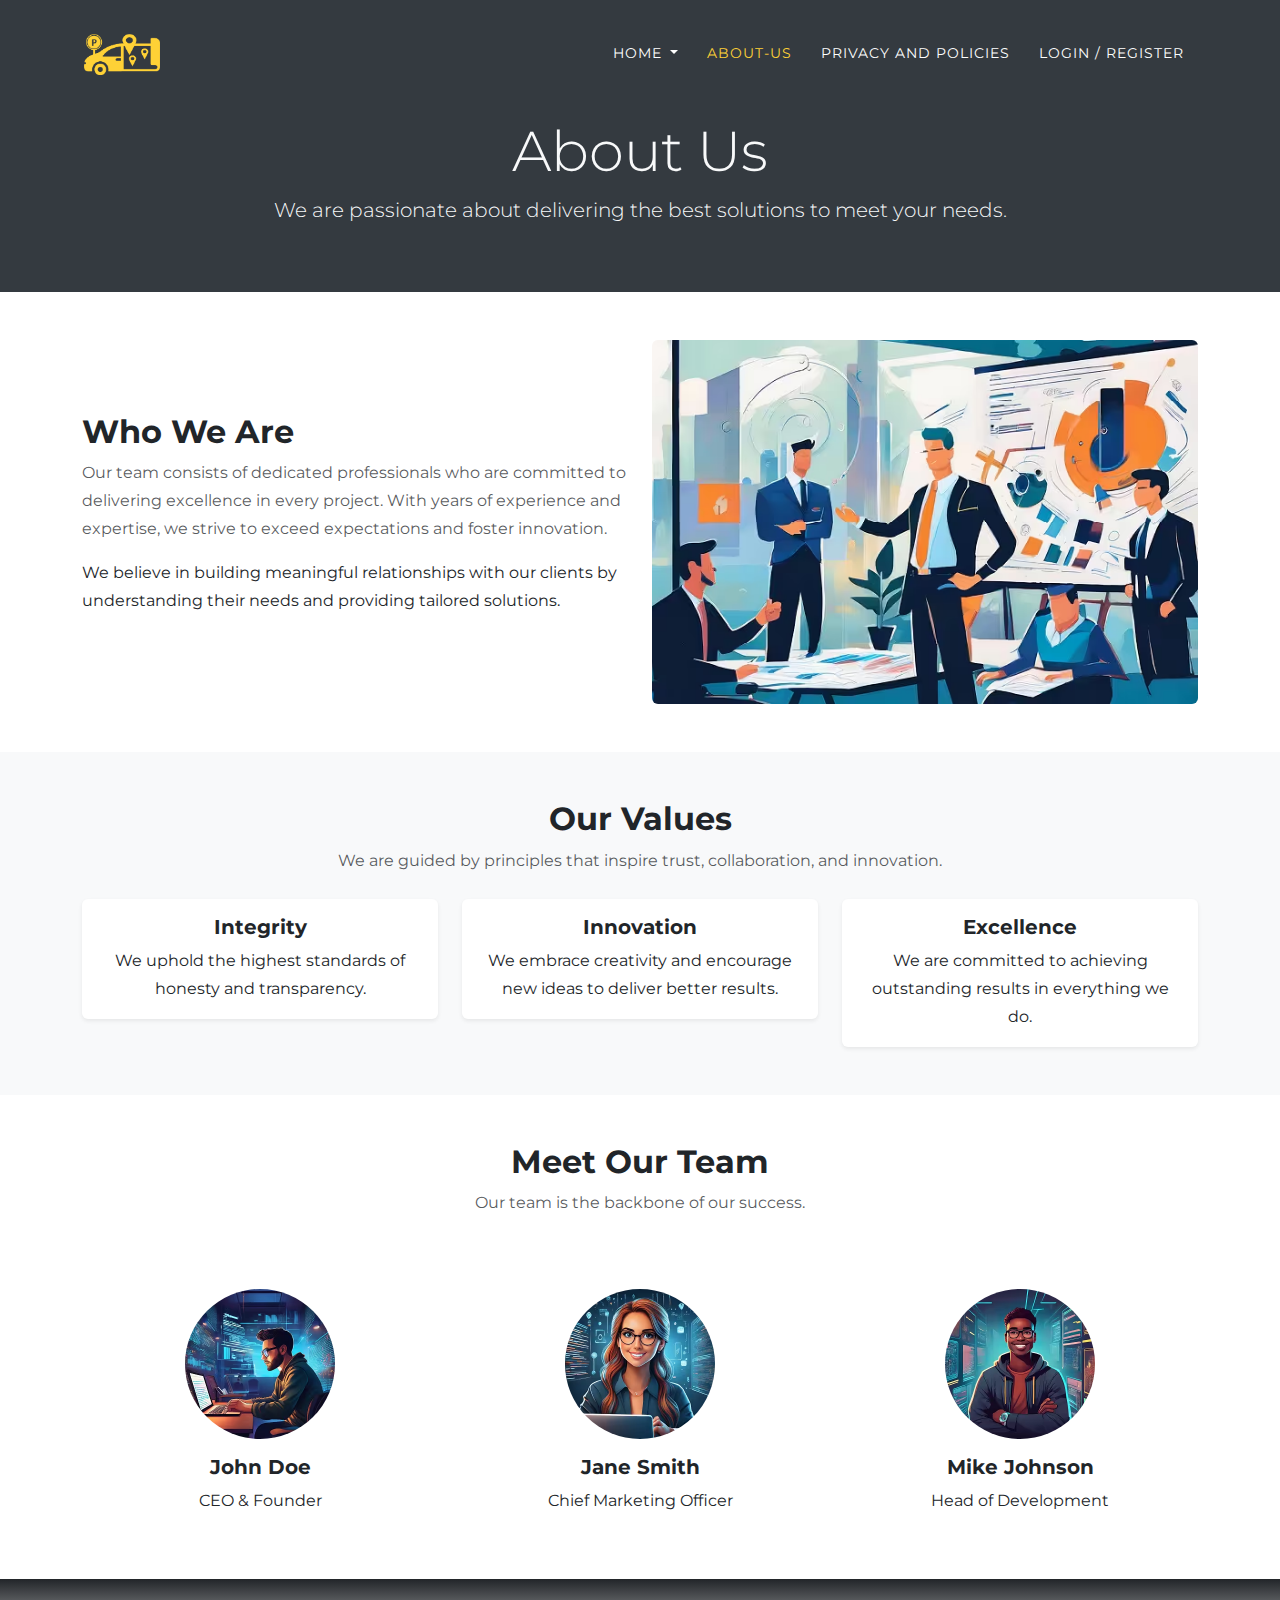
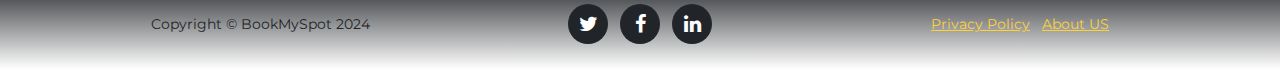
==== about-us.html @ 6a7b766e "about us page updated images" ====
<!DOCTYPE html>
<html data-bs-theme="light" lang="en">

<head>
    <meta charset="utf-8">
    <meta name="viewport" content="width=device-width, initial-scale=1.0, shrink-to-fit=no">
    <title>BookMySpot | Home</title>
    <link rel="stylesheet" href="assets/bootstrap/css/bootstrap.min.css">
    <link rel="stylesheet" href="https://fonts.googleapis.com/css?family=Montserrat:400,700&amp;display=swap">
    <link rel="stylesheet" href="https://fonts.googleapis.com/css?family=Kaushan+Script&amp;display=swap">
    <link rel="stylesheet" href="assets/fonts/fontawesome-all.min.css">
    <link rel="stylesheet" href="assets/fonts/font-awesome.min.css">
    <link rel="stylesheet" href="assets/fonts/fontawesome5-overrides.min.css">
    <link rel="stylesheet" href="assets/css/bs-theme-overrides.css">
    <link rel="stylesheet" href="assets/css/style.css">
</head>

<body id="about-page-body" data-bs-spy="scroll" data-bs-target="#mainNav" data-bs-offset="54">

    <!-- //_____________________________________ Navbar _____________________________________// -->
    <nav class="navbar navbar-expand-lg fixed-top bg-dark navbar-dark" id="mainNav">
        <div class="container">
            <a class="navbar-brand" href="index.html">
                <img src="assets/img/logo2.png" alt="site logo" style="padding-bottom: 0px; height: 45px;">
            </a>
            <button data-bs-toggle="collapse" data-bs-target="#navbarResponsive" class="navbar-toggler" type="button"
                aria-controls="navbarResponsive" aria-expanded="false" aria-label="Toggle navigation">
                <i class="fa fa-bars"></i>
            </button>
            <div class="collapse navbar-collapse" id="navbarResponsive">
                <ul class="navbar-nav ms-auto text-uppercase">
                    <!-- Home dropdown -->
                    <li class="nav-item dropdown">
                        <a class="nav-link dropdown-toggle" href="#" id="homeDropdown" role="button"
                            data-bs-toggle="dropdown" aria-expanded="false">
                            Home
                        </a>
                        <ul class="dropdown-menu" aria-labelledby="homeDropdown">
                            <li><a class="dropdown-item" href="index.html#features">Features</a></li>
                            <li><a class="dropdown-item" href="index.html#how-to-use">How It Works?</a></li>
                            <li><a class="dropdown-item" href="index.html#testimonials">Testimonials</a></li>
                            <li><a class="dropdown-item" href="index.html#team">Team</a></li>
                            <li><a class="dropdown-item" href="index.html#contact">Contact</a></li>
                        </ul>
                    </li>
                    <!-- Other nav items -->
                    <li class="nav-item"><a class="nav-link" href="about-us.html">About-us</a></li>
                    <li class="nav-item"><a class="nav-link" href="privacy.html">Privacy and Policies</a></li>
                    <li class="nav-item"><a class="nav-link" href="login_register.html">Login / Register</a></li>
                </ul>
            </div>
        </div>
    </nav>


    <!--_____________________________________ About Us Page Body _____________________________________-->
    <!-- Hero Section -->
    <section class="bg-dark text-light text-center py-5" style="margin-top: 70px;">
        <div class="container">
            <h1 class="display-4">About Us</h1>
            <p class="lead">We are passionate about delivering the best solutions to meet your needs.</p>
        </div>
    </section>

    <!-- About Section -->
    <section class="py-5">
        <div class="container">
            <div class="row align-items-center">
                <div class="col-md-6">
                    <h2>Who We Are</h2>
                    <p class="text-muted">Our team consists of dedicated professionals who are committed to delivering
                        excellence in every project. With years of experience and expertise, we strive to exceed
                        expectations and foster innovation.</p>
                    <p>We believe in building meaningful relationships with our clients by understanding their needs and
                        providing tailored solutions.</p>
                </div>
                <div class="col-md-6">
                    <img src="assets/img/about/about_1.avif" alt="About Us" class="img-fluid rounded">
                </div>
            </div>
        </div>
    </section>

    <!-- Our Values -->
    <section class="bg-light py-5">
        <div class="container text-center">
            <h2>Our Values</h2>
            <p class="text-muted mb-4">We are guided by principles that inspire trust, collaboration, and innovation.
            </p>
            <div class="row g-4">
                <div class="col-md-4">
                    <div class="card border-0 shadow-sm">
                        <div class="card-body">
                            <h5 class="card-title">Integrity</h5>
                            <p class="card-text">We uphold the highest standards of honesty and transparency.</p>
                        </div>
                    </div>
                </div>
                <div class="col-md-4">
                    <div class="card border-0 shadow-sm">
                        <div class="card-body">
                            <h5 class="card-title">Innovation</h5>
                            <p class="card-text">We embrace creativity and encourage new ideas to deliver better
                                results.</p>
                        </div>
                    </div>
                </div>
                <div class="col-md-4">
                    <div class="card border-0 shadow-sm">
                        <div class="card-body">
                            <h5 class="card-title">Excellence</h5>
                            <p class="card-text">We are committed to achieving outstanding results in everything we do.
                            </p>
                        </div>
                    </div>
                </div>
            </div>
        </div>
    </section>

    <!-- Team Section -->
    <section class="py-5">
        <div class="container text-center">
            <h2>Meet Our Team</h2>
            <p class="text-muted mb-5">Our team is the backbone of our success.</p>
            <div class="row g-4">
                <div class="col-md-4">
                    <div class="card border-0">
                        <img src="assets/img/about/pro-1.avif" alt="Team Member"
                            class="card-img-top rounded-circle mx-auto mt-4" style="width: 150px; height: 150px;">
                        <div class="card-body">
                            <h5 class="card-title">John Doe</h5>
                            <p class="card-text">CEO & Founder</p>
                        </div>
                    </div>
                </div>
                <div class="col-md-4">
                    <div class="card border-0">
                        <img src="assets/img/about/pro-2.avif" alt="Team Member"
                            class="card-img-top rounded-circle mx-auto mt-4" style="width: 150px; height: 150px;">
                        <div class="card-body">
                            <h5 class="card-title">Jane Smith</h5>
                            <p class="card-text">Chief Marketing Officer</p>
                        </div>
                    </div>
                </div>
                <div class="col-md-4">
                    <div class="card border-0">
                        <img src="assets/img/about/pro-3.avif" alt="Team Member"
                            class="card-img-top rounded-circle mx-auto mt-4" style="width: 150px; height: 150px;">
                        <div class="card-body">
                            <h5 class="card-title">Mike Johnson</h5>
                            <p class="card-text">Head of Development</p>
                        </div>
                    </div>
                </div>
            </div>
        </div>
    </section>

    <!-- //_____________________________________ Footer _____________________________________// -->

    <footer style="background: linear-gradient(#222529, white), var(--bs-primary);">
        <div class="container">
            <div class="row">
                <div class="col-md-4"><span class="copyright">Copyright&nbsp;© BookMySpot 2024</span></div>
                <div class="col-md-4">
                    <ul class="list-inline social-buttons">
                        <li class="list-inline-item"><a href="#"><i class="fa fa-twitter"></i></a></li>
                        <li class="list-inline-item"><a href="#"><i class="fa fa-facebook"></i></a></li>
                        <li class="list-inline-item"><a href="#"><i class="fa fa-linkedin"></i></a></li>
                    </ul>
                </div>
                <div class="col-md-4">
                    <ul class="list-inline quicklinks">
                        <li class="list-inline-item"><a href="privacy.html">Privacy Policy</a></li>
                        <li class="list-inline-item"><a href="about-us.html">About US</a></li>
                    </ul>
                </div>
            </div>
        </div>
    </footer>

    <script src="assets/bootstrap/js/bootstrap.min.js"></script>
    <script src="assets/js/agency.js"></script>
</body>

</html>
---- assets/fonts/fontawesome5-overrides.min.css ----
.fab.fa-bitcoin:before{content:"\f379"}.far.fa-calendar:before,.fas.fa-calendar:before{content:"\f133"}.far.fa-clipboard:before,.fas.fa-clipboard:before{content:"\f328"}.fab.fa-facebook-f:before{content:"\f39e"}.fab.fa-google-plus:before{content:"\f2b3"}.fas.fa-hotel:before{content:"\f594"}.fab.fa-linkedin:before{content:"\f08c"}.fas.fa-reply:before{content:"\f3e5"}.fas.fa-thermometer:before{content:"\f491"}.fab.fa-vimeo:before{content:"\f40a"}.far.fa-window-close:before,.fas.fa-window-close:before{content:"\f410"}.fab.fa-youtube-square:before{content:"\f431"}
---- assets/css/bs-theme-overrides.css ----
:root, [data-bs-theme=light] {
  --bs-primary: #fed136;
  --bs-primary-rgb: 254,209,54;
  --bs-primary-text-emphasis: #665416;
  --bs-primary-bg-subtle: #FFF6D7;
  --bs-primary-border-subtle: #FFEDAF;
  --bs-dark: #212529;
  --bs-dark-rgb: 33,37,41;
  --bs-dark-text-emphasis: #0D0F10;
  --bs-dark-bg-subtle: #D3D3D4;
  --bs-dark-border-subtle: #A6A8A9;
}

.btn-primary {
  --bs-btn-color: #000000;
  --bs-btn-bg: #fed136;
  --bs-btn-border-color: #fed136;
  --bs-btn-hover-color: #000000;
  --bs-btn-hover-bg: #FED854;
  --bs-btn-hover-border-color: #FED64A;
  --bs-btn-focus-shadow-rgb: 38,31,8;
  --bs-btn-active-color: #000000;
  --bs-btn-active-bg: #FEDA5E;
  --bs-btn-active-border-color: #FED64A;
  --bs-btn-disabled-color: #000000;
  --bs-btn-disabled-bg: #fed136;
  --bs-btn-disabled-border-color: #fed136;
}

.btn-outline-primary {
  --bs-btn-color: #fed136;
  --bs-btn-border-color: #fed136;
  --bs-btn-focus-shadow-rgb: 254,209,54;
  --bs-btn-hover-color: #000000;
  --bs-btn-hover-bg: #fed136;
  --bs-btn-hover-border-color: #fed136;
  --bs-btn-active-color: #000000;
  --bs-btn-active-bg: #fed136;
  --bs-btn-active-border-color: #fed136;
  --bs-btn-disabled-color: #fed136;
  --bs-btn-disabled-bg: transparent;
  --bs-btn-disabled-border-color: #fed136;
}

.btn-dark {
  --bs-btn-color: #fff;
  --bs-btn-bg: #212529;
  --bs-btn-border-color: #212529;
  --bs-btn-hover-color: #fff;
  --bs-btn-hover-bg: #1C1F23;
  --bs-btn-hover-border-color: #1A1E21;
  --bs-btn-focus-shadow-rgb: 222,222,223;
  --bs-btn-active-color: #fff;
  --bs-btn-active-bg: #1A1E21;
  --bs-btn-active-border-color: #191C1F;
  --bs-btn-disabled-color: #fff;
  --bs-btn-disabled-bg: #212529;
  --bs-btn-disabled-border-color: #212529;
}

.btn-outline-dark {
  --bs-btn-color: #212529;
  --bs-btn-border-color: #212529;
  --bs-btn-focus-shadow-rgb: 33,37,41;
  --bs-btn-hover-color: #fff;
  --bs-btn-hover-bg: #212529;
  --bs-btn-hover-border-color: #212529;
  --bs-btn-active-color: #fff;
  --bs-btn-active-bg: #212529;
  --bs-btn-active-border-color: #212529;
  --bs-btn-disabled-color: #212529;
  --bs-btn-disabled-bg: transparent;
  --bs-btn-disabled-border-color: #212529;
}
---- assets/css/style.css ----
/*--------------- global styles ---------------*/

@media (min-width: 768px) {
  section {
      padding: 75px 0;
  }
}

/*--------------- Hero search input styles ---------------*/
#hero-search {
  background-color: rgba(0,0,0,.7);
  border-radius: 5px;
}

#hero-search::placeholder {
  color: var(--bs-primary-bg-subtle);
}

div#hero-search-container {
  justify-content: center !important;
  display: flex;
}


@media only screen and (max-width: 992px) {
  form#hero-search-form {
    width: 100%;
  }
}

@media only screen and (min-width: 992px) {
  form#hero-search-form {
    width: 50%;
  }
}


/*--------------- How Does It Work ---------------*/

.timeline>li {
  min-height: 150px;
}


.timeline>li .timeline-image {
  background-color: #000;
  max-width: 100%;
  max-height: 100%;
  display: flex;
  justify-content: center;
  align-items: center;
  top: 0 !important;
}


.timeline>li .timeline-image img.img-fluid {
  height: 100px;
  width: 100px;
}

@media only screen and (max-width: 992px) {
  .timeline>li .timeline-image img.img-fluid {
    height: 50px;
    width: 50px;
  }
  .timeline>li .timeline-image {
    top: 50px !important;
  }
}

@media only screen and (max-width: 768px) {
  .timeline>li .timeline-image {
    top: 25px !important;
  }
}

#how-to-use > div > div:nth-child(2) > div > ul > li:nth-child(5) > div > h4 {
  color: #fed136;
  display: flex;
  justify-content: center;
  align-items: center;
  margin-top: 0;
}

/*--------------- Team Section ---------------*/
section#team {
  padding: 150px 0 150px 0;
}

@media only screen and (max-width: 575px) {
  section#team {
    padding: 50px 0 50px 0;
  }
}

/*--------------- Login page background gif animation ---------------*/
body#login-page-body {
  background-image: url(https://i.pinimg.com/originals/01/a0/c3/01a0c3ccfbad7b1a116c020cfc669352.gif);
  background-size: cover;
  min-height: 100vh;
}
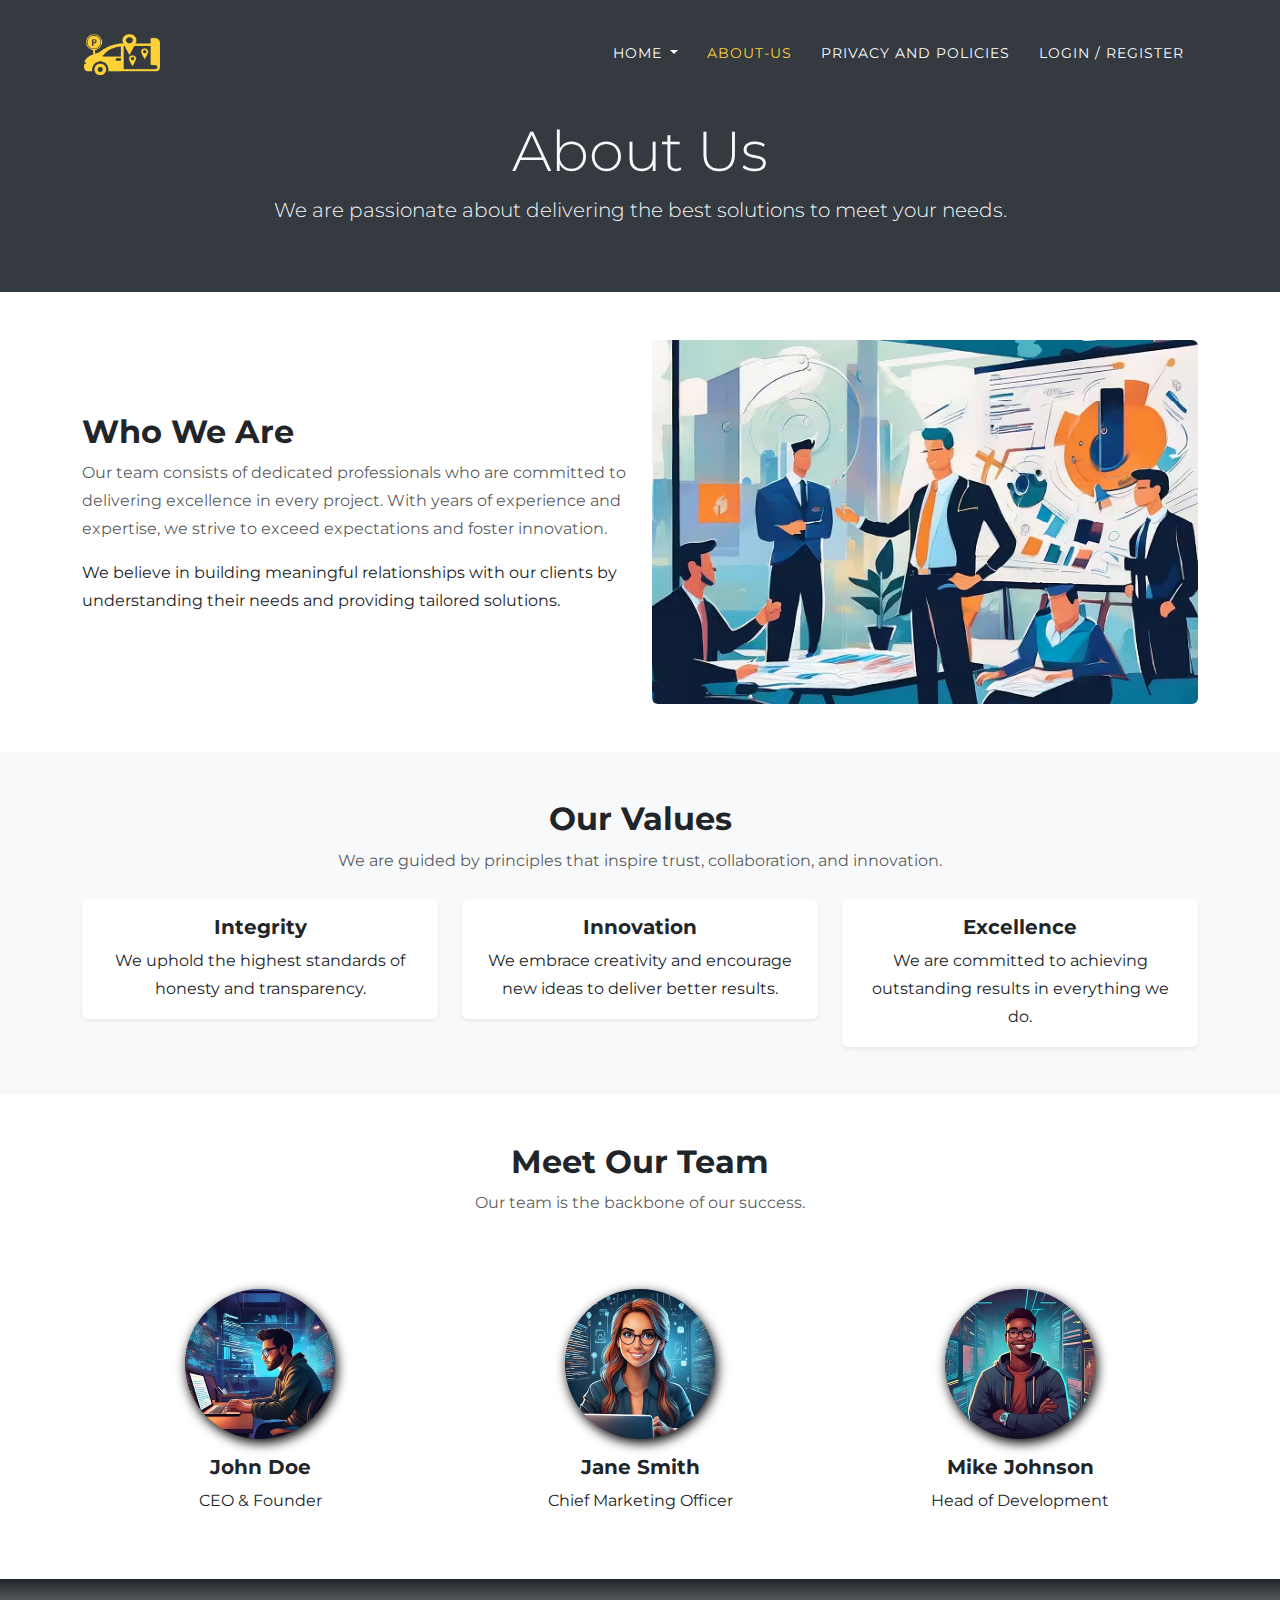
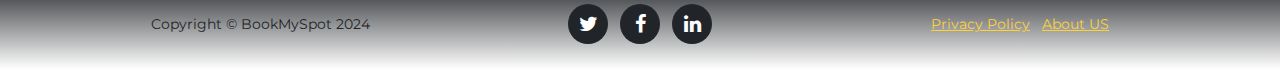
==== commit df3328e1: "about us - more css" ====
--- a/about-us.html
+++ b/about-us.html
@@ -124,32 +124,39 @@
             <h2>Meet Our Team</h2>
             <p class="text-muted mb-5">Our team is the backbone of our success.</p>
             <div class="row g-4">
+                <!-- Team Member 1 -->
                 <div class="col-md-4">
                     <div class="card border-0">
                         <img src="assets/img/about/pro-1.avif" alt="Team Member"
-                            class="card-img-top rounded-circle mx-auto mt-4" style="width: 150px; height: 150px;">
-                        <div class="card-body">
-                            <h5 class="card-title">John Doe</h5>
+                            class="card-img-top rounded-circle mx-auto mt-4" style="width: 150px; height: 150px;"
+                            data-bs-toggle="modal" data-bs-target="#teamMember1">
+                        <div class="card-body">
+                            <h5 class="card-title" data-bs-toggle="modal" data-bs-target="#teamMember1">John Doe</h5>
                             <p class="card-text">CEO & Founder</p>
                         </div>
                     </div>
                 </div>
+                <!-- Team Member 2 -->
                 <div class="col-md-4">
                     <div class="card border-0">
                         <img src="assets/img/about/pro-2.avif" alt="Team Member"
-                            class="card-img-top rounded-circle mx-auto mt-4" style="width: 150px; height: 150px;">
-                        <div class="card-body">
-                            <h5 class="card-title">Jane Smith</h5>
+                            class="card-img-top rounded-circle mx-auto mt-4" style="width: 150px; height: 150px;"
+                            data-bs-toggle="modal" data-bs-target="#teamMember2">
+                        <div class="card-body">
+                            <h5 class="card-title" data-bs-toggle="modal" data-bs-target="#teamMember2">Jane Smith</h5>
                             <p class="card-text">Chief Marketing Officer</p>
                         </div>
                     </div>
                 </div>
+                <!-- Team Member 3 -->
                 <div class="col-md-4">
                     <div class="card border-0">
                         <img src="assets/img/about/pro-3.avif" alt="Team Member"
-                            class="card-img-top rounded-circle mx-auto mt-4" style="width: 150px; height: 150px;">
-                        <div class="card-body">
-                            <h5 class="card-title">Mike Johnson</h5>
+                            class="card-img-top rounded-circle mx-auto mt-4" style="width: 150px; height: 150px;"
+                            data-bs-toggle="modal" data-bs-target="#teamMember3">
+                        <div class="card-body">
+                            <h5 class="card-title" data-bs-toggle="modal" data-bs-target="#teamMember3">Mike Johnson
+                            </h5>
                             <p class="card-text">Head of Development</p>
                         </div>
                     </div>
@@ -157,6 +164,65 @@
             </div>
         </div>
     </section>
+
+    <!-- Modals for Team Members -->
+    <!-- Team Member 1 Modal -->
+    <div class="modal fade" id="teamMember1" tabindex="-1" aria-labelledby="teamMember1Label" aria-hidden="true">
+        <div class="modal-dialog modal-dialog-centered">
+            <div class="modal-content">
+                <div class="modal-header">
+                    <h5 class="modal-title" id="teamMember1Label">John Doe</h5>
+                    <button type="button" class="btn-close" data-bs-dismiss="modal" aria-label="Close"></button>
+                </div>
+                <div class="modal-body">
+                    <p>John Doe is the visionary behind BookMySpot. With over 15 years of experience in tech startups,
+                        he leads the team with passion and innovation.</p>
+                    <p><strong>Email:</strong> john.doe@example.com</p>
+                    <p><strong>LinkedIn:</strong> <a href="https://linkedin.com/in/johndoe"
+                            target="_blank">linkedin.com/in/johndoe</a></p>
+                </div>
+            </div>
+        </div>
+    </div>
+
+    <!-- Team Member 2 Modal -->
+    <div class="modal fade" id="teamMember2" tabindex="-1" aria-labelledby="teamMember2Label" aria-hidden="true">
+        <div class="modal-dialog modal-dialog-centered">
+            <div class="modal-content">
+                <div class="modal-header">
+                    <h5 class="modal-title" id="teamMember2Label">Jane Smith</h5>
+                    <button type="button" class="btn-close" data-bs-dismiss="modal" aria-label="Close"></button>
+                </div>
+                <div class="modal-body">
+                    <p>Jane Smith drives our marketing strategy, ensuring that BookMySpot reaches the right audience.
+                        She specializes in digital campaigns and brand growth.</p>
+                    <p><strong>Email:</strong> jane.smith@example.com</p>
+                    <p><strong>Twitter:</strong> <a href="https://twitter.com/janesmith" target="_blank">@janesmith</a>
+                    </p>
+                </div>
+            </div>
+        </div>
+    </div>
+
+    <!-- Team Member 3 Modal -->
+    <div class="modal fade" id="teamMember3" tabindex="-1" aria-labelledby="teamMember3Label" aria-hidden="true">
+        <div class="modal-dialog modal-dialog-centered">
+            <div class="modal-content">
+                <div class="modal-header">
+                    <h5 class="modal-title" id="teamMember3Label">Mike Johnson</h5>
+                    <button type="button" class="btn-close" data-bs-dismiss="modal" aria-label="Close"></button>
+                </div>
+                <div class="modal-body">
+                    <p>Mike Johnson leads the development team, ensuring top-notch performance and scalability. He is an
+                        expert in backend architecture and cloud solutions.</p>
+                    <p><strong>Email:</strong> mike.johnson@example.com</p>
+                    <p><strong>GitHub:</strong> <a href="https://github.com/mikejohnson"
+                            target="_blank">github.com/mikejohnson</a></p>
+                </div>
+            </div>
+        </div>
+    </div>
+
 
     <!-- //_____________________________________ Footer _____________________________________// -->
 
--- a/assets/css/style.css
+++ b/assets/css/style.css
@@ -98,4 +98,16 @@
   background-image: url(https://i.pinimg.com/originals/01/a0/c3/01a0c3ccfbad7b1a116c020cfc669352.gif);
   background-size: cover;
   min-height: 100vh;
+}
+
+/*--------------- about us - team member - clickable modal ---------------*/
+img.card-img-top.rounded-circle.mx-auto.mt-4 {
+  cursor: pointer;
+  transition: transform 0.5s ease-in-out; 
+  filter: drop-shadow(2px 4px 6px black);
+}
+
+img.card-img-top.rounded-circle.mx-auto.mt-4:hover {
+  transform: scale(1.1); 
+  filter: drop-shadow(0px 0px 15px black);
 }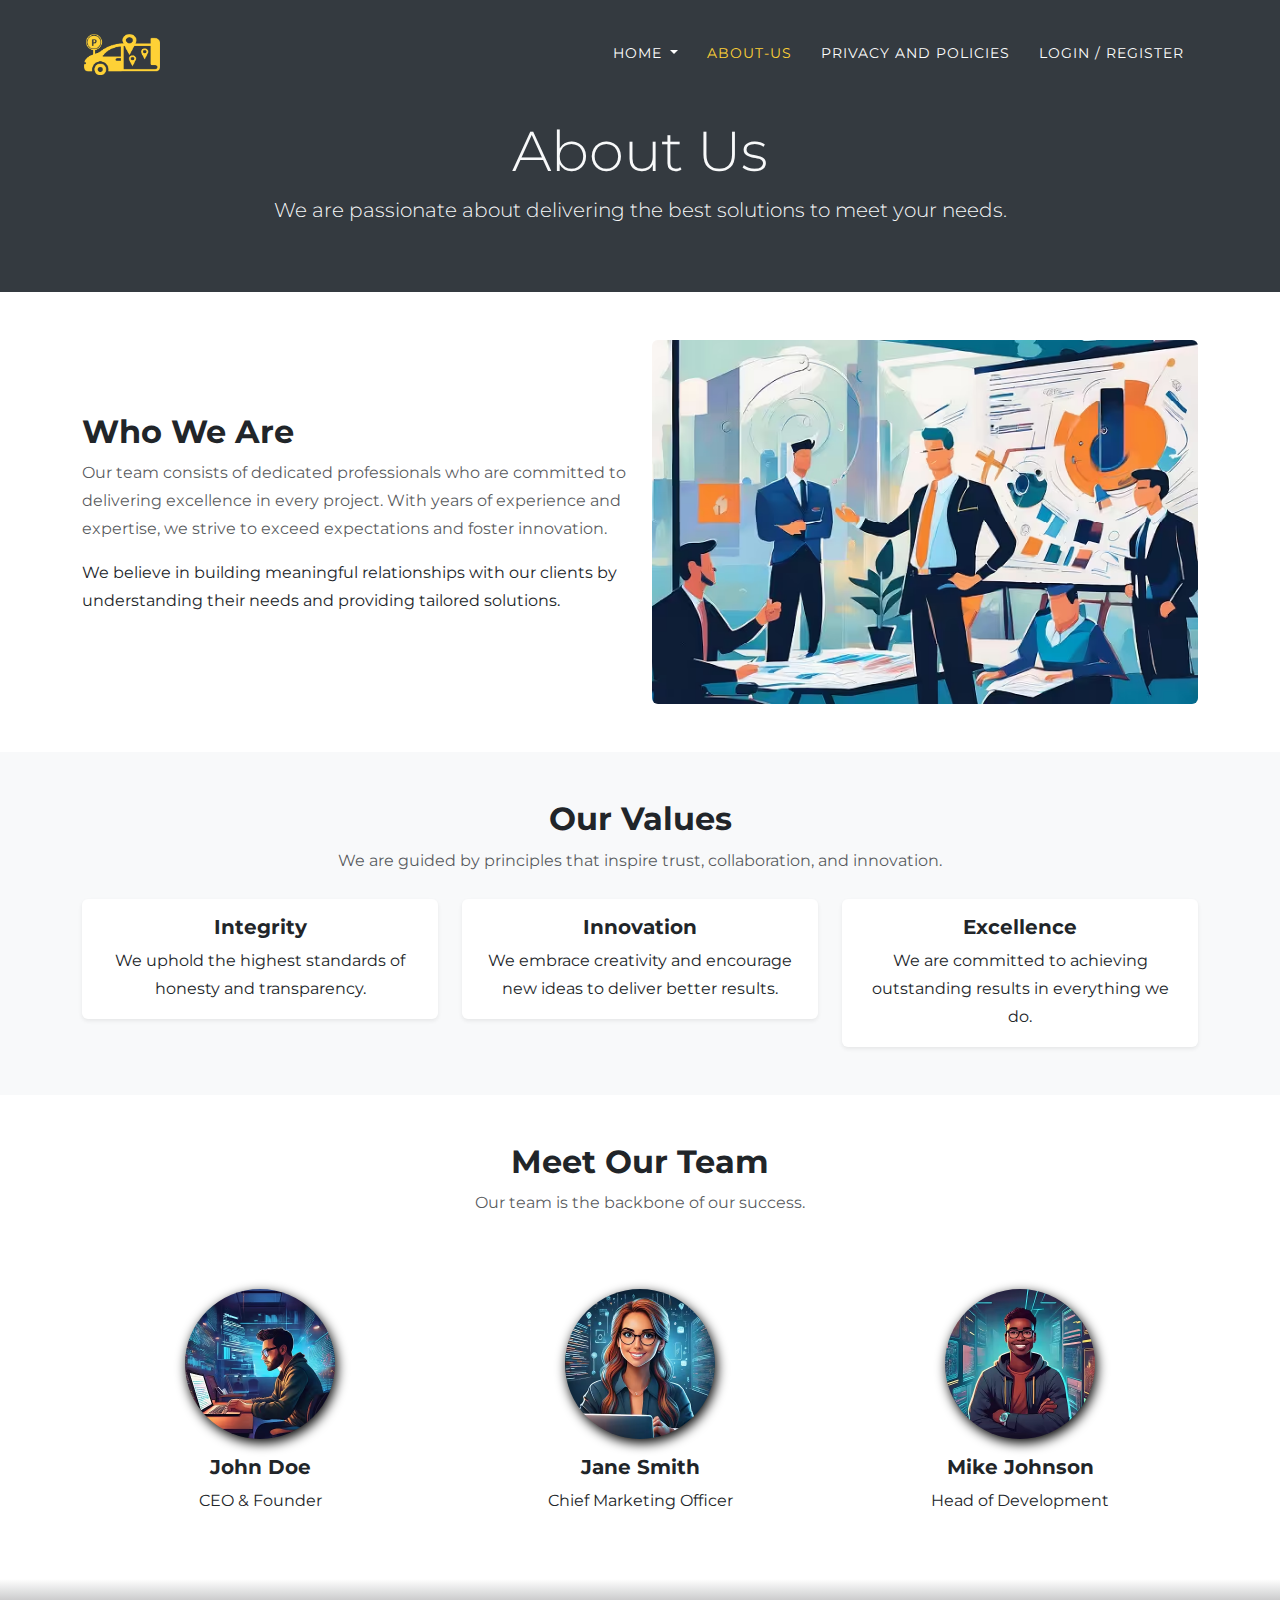
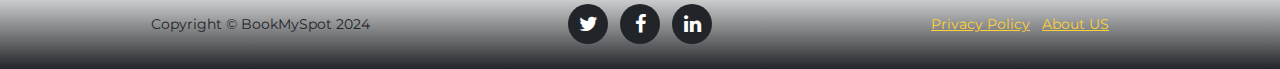
==== commit 8a9d9fa3: "css corrections" ====
--- a/about-us.html
+++ b/about-us.html
@@ -226,8 +226,8 @@
 
     <!-- //_____________________________________ Footer _____________________________________// -->
 
-    <footer style="background: linear-gradient(#222529, white), var(--bs-primary);">
-        <div class="container">
+    <footer class="footer-bg">
+        <div class=" container">
             <div class="row">
                 <div class="col-md-4"><span class="copyright">Copyright&nbsp;© BookMySpot 2024</span></div>
                 <div class="col-md-4">
--- a/assets/css/style.css
+++ b/assets/css/style.css
@@ -4,6 +4,30 @@
   section {
       padding: 75px 0;
   }
+}
+
+.aj-mt-100{
+  margin-top: 100px;
+}
+.aj-mt-125{
+  margin-top: 125px;
+}
+.aj-mt-150{
+  margin-top: 150px;
+}
+
+.theme-dark-color{
+  color: var(--bs-dark);
+}
+.theme-light-color{
+  color: var(--bs-primary);
+}
+
+.footer-bg{
+  background: linear-gradient( white, #222529), var(--bs-primary);
+}
+.home-footer-bg{
+  background: linear-gradient(#222529, white), var(--bs-primary);
 }
 
 /*--------------- Hero search input styles ---------------*/
@@ -43,7 +67,7 @@
 
 
 .timeline>li .timeline-image {
-  background-color: #000;
+  background-color: var(--bs-dark);
   max-width: 100%;
   max-height: 100%;
   display: flex;
@@ -93,12 +117,55 @@
   }
 }
 
-/*--------------- Login page background gif animation ---------------*/
-body#login-page-body {
+
+/*--------------- Social media icons hover ---------------*/
+.list-inline-item a {
+  color: #fed136; 
+  transition: color 0.3s ease, transform 0.3s ease;
+}
+
+.list-inline-item a:hover {
+  color: #212529; 
+  transform: translateY(-5px); 
+}
+
+
+
+
+/*--------------- Home Page - Contact form ---------------*/
+
+#sendMessageButton {
+  background-color: #fed136;
+  color: var(--bs-dark);
+  border: none;
+  padding: 10px 20px;
+  font-size: 16px;
+  cursor: pointer;
+  transition: all 0.3s ease;
+}
+
+#sendMessageButton:hover {
+  background-color: #f0c12a;
+  color: var(--bs-dark);
+  transform: scale(1.1);
+  box-shadow: 0 4px 8px rgba(0, 0, 0, 0.1);
+}
+
+
+/* --------------- Login page --------------- */
+
+
+/* body#login-page-body {
   background-image: url(https://i.pinimg.com/originals/01/a0/c3/01a0c3ccfbad7b1a116c020cfc669352.gif);
   background-size: cover;
   min-height: 100vh;
+} */
+
+.login-register-btns:hover{
+  color: var(--bs-dark);
+  scale: .95;
 }
+
 
 /*--------------- about us - team member - clickable modal ---------------*/
 img.card-img-top.rounded-circle.mx-auto.mt-4 {
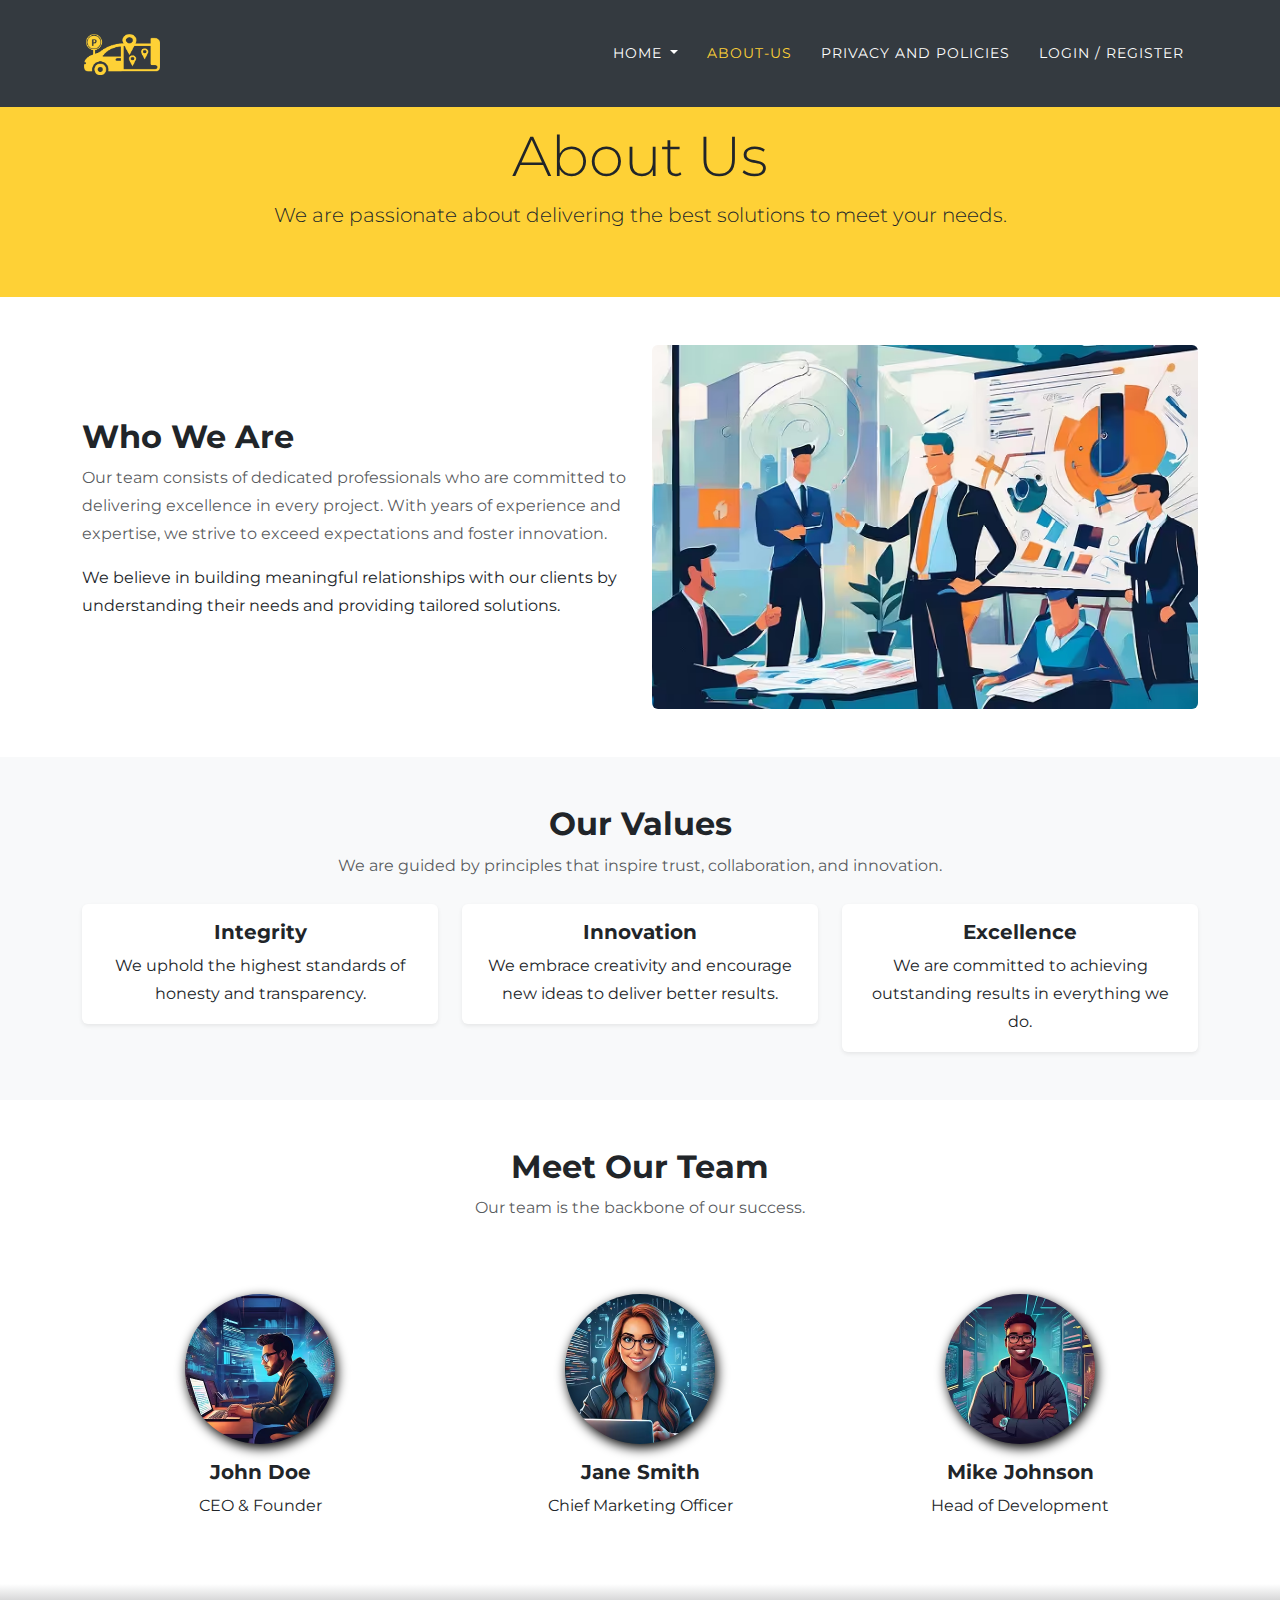
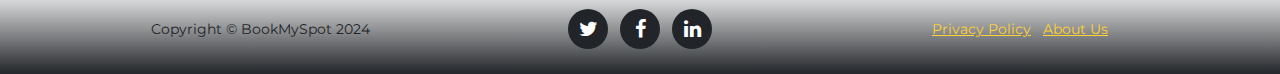
==== commit c66d9229: "Updated everything :)" ====
--- a/about-us.html
+++ b/about-us.html
@@ -4,6 +4,12 @@
 <head>
     <meta charset="utf-8">
     <meta name="viewport" content="width=device-width, initial-scale=1.0, shrink-to-fit=no">
+    <meta name="author" content="BookMySpot Team">
+    <meta name="keywords"
+        content="About BookMySpot, parking services, parking solutions, drivers and owners, parking rentals, team information">
+    <meta name="description"
+        content="Learn more about BookMySpot, the team behind the platform, and our mission to simplify parking management for both drivers and spot owners.">
+
     <title>BookMySpot | Home</title>
     <link rel="stylesheet" href="assets/bootstrap/css/bootstrap.min.css">
     <link rel="stylesheet" href="https://fonts.googleapis.com/css?family=Montserrat:400,700&amp;display=swap">
@@ -17,48 +23,59 @@
 
 <body id="about-page-body" data-bs-spy="scroll" data-bs-target="#mainNav" data-bs-offset="54">
 
-    <!-- //_____________________________________ Navbar _____________________________________// -->
-    <nav class="navbar navbar-expand-lg fixed-top bg-dark navbar-dark" id="mainNav">
-        <div class="container">
-            <a class="navbar-brand" href="index.html">
-                <img src="assets/img/logo2.png" alt="site logo" style="padding-bottom: 0px; height: 45px;">
-            </a>
-            <button data-bs-toggle="collapse" data-bs-target="#navbarResponsive" class="navbar-toggler" type="button"
-                aria-controls="navbarResponsive" aria-expanded="false" aria-label="Toggle navigation">
-                <i class="fa fa-bars"></i>
-            </button>
-            <div class="collapse navbar-collapse" id="navbarResponsive">
-                <ul class="navbar-nav ms-auto text-uppercase">
-                    <!-- Home dropdown -->
-                    <li class="nav-item dropdown">
-                        <a class="nav-link dropdown-toggle" href="#" id="homeDropdown" role="button"
-                            data-bs-toggle="dropdown" aria-expanded="false">
-                            Home
-                        </a>
-                        <ul class="dropdown-menu" aria-labelledby="homeDropdown">
-                            <li><a class="dropdown-item" href="index.html#features">Features</a></li>
-                            <li><a class="dropdown-item" href="index.html#how-to-use">How It Works?</a></li>
-                            <li><a class="dropdown-item" href="index.html#testimonials">Testimonials</a></li>
-                            <li><a class="dropdown-item" href="index.html#team">Team</a></li>
-                            <li><a class="dropdown-item" href="index.html#contact">Contact</a></li>
-                        </ul>
-                    </li>
-                    <!-- Other nav items -->
-                    <li class="nav-item"><a class="nav-link" href="about-us.html">About-us</a></li>
-                    <li class="nav-item"><a class="nav-link" href="privacy.html">Privacy and Policies</a></li>
-                    <li class="nav-item"><a class="nav-link" href="login_register.html">Login / Register</a></li>
-                </ul>
-            </div>
-        </div>
-    </nav>
+    <header>
+        <!-- //_____________________________________ Navbar _____________________________________// -->
+        <nav class="navbar navbar-expand-lg fixed-top bg-dark navbar-dark" id="mainNav" aria-label="Main Navigation">
+            <div class="container">
+                <a class="navbar-brand" href="index.html" aria-label="Go to Home Page">
+                    <img src="assets/img/logo2.png" alt="BookMySpot site logo" class="site-logo-style">
+                </a>
+                <button data-bs-toggle="collapse" data-bs-target="#navbarResponsive" class="navbar-toggler"
+                    type="button" aria-controls="navbarResponsive" aria-expanded="false"
+                    aria-label="Toggle navigation menu">
+                    <i class="fa fa-bars"></i>
+                </button>
+                <div class="collapse navbar-collapse" id="navbarResponsive">
+                    <ul class="navbar-nav ms-auto text-uppercase">
+                        <!-- Home dropdown -->
+                        <li class="nav-item dropdown">
+                            <a class="nav-link dropdown-toggle" href="index.html" id="homeDropdown" role="button"
+                                aria-expanded="false" aria-haspopup="true" aria-label="Home Section Menu">
+                                Home
+                            </a>
+                            <ul class="dropdown-menu bg-dark" aria-labelledby="homeDropdown">
+                                <li><a class="dropdown-item text-light" href="index.html#features"
+                                        aria-label="Features Section">Features</a></li>
+                                <li><a class="dropdown-item text-light" href="index.html#how-to-use"
+                                        aria-label="How It Works Section">How It Works?</a></li>
+                                <li><a class="dropdown-item text-light" href="index.html#testimonials"
+                                        aria-label="Testimonials Section">Testimonials</a></li>
+                                <li><a class="dropdown-item text-light" href="index.html#team"
+                                        aria-label="Team Section">Team</a></li>
+                                <li><a class="dropdown-item text-light" href="index.html#contact"
+                                        aria-label="Contact Section">Contact</a></li>
+                            </ul>
+                        </li>
+                        <!-- Other nav items -->
+                        <li class="nav-item"><a class="nav-link" href="about-us.html"
+                                aria-label="About Us Page">About-us</a></li>
+                        <li class="nav-item"><a class="nav-link" href="privacy.html"
+                                aria-label="Privacy and Policies Page">Privacy and Policies</a></li>
+                        <li class="nav-item"><a class="nav-link" href="login_register.html"
+                                aria-label="Login or Register Page">Login / Register</a></li>
+                    </ul>
+                </div>
+            </div>
+        </nav>
+    </header>
 
 
     <!--_____________________________________ About Us Page Body _____________________________________-->
     <!-- Hero Section -->
-    <section class="bg-dark text-light text-center py-5" style="margin-top: 70px;">
+    <section class="bg-primary text-light text-center py-5 aj-mt-75">
         <div class="container">
-            <h1 class="display-4">About Us</h1>
-            <p class="lead">We are passionate about delivering the best solutions to meet your needs.</p>
+            <h1 class="display-4 text-dark">About Us</h1>
+            <p class="lead text-dark">We are passionate about delivering the best solutions to meet your needs.</p>
         </div>
     </section>
 
@@ -128,8 +145,8 @@
                 <div class="col-md-4">
                     <div class="card border-0">
                         <img src="assets/img/about/pro-1.avif" alt="Team Member"
-                            class="card-img-top rounded-circle mx-auto mt-4" style="width: 150px; height: 150px;"
-                            data-bs-toggle="modal" data-bs-target="#teamMember1">
+                            class="card-img-top rounded-circle mx-auto mt-4 team-member-image" data-bs-toggle="modal"
+                            data-bs-target="#teamMember1">
                         <div class="card-body">
                             <h5 class="card-title" data-bs-toggle="modal" data-bs-target="#teamMember1">John Doe</h5>
                             <p class="card-text">CEO & Founder</p>
@@ -140,8 +157,8 @@
                 <div class="col-md-4">
                     <div class="card border-0">
                         <img src="assets/img/about/pro-2.avif" alt="Team Member"
-                            class="card-img-top rounded-circle mx-auto mt-4" style="width: 150px; height: 150px;"
-                            data-bs-toggle="modal" data-bs-target="#teamMember2">
+                            class="card-img-top rounded-circle mx-auto mt-4 team-member-image" data-bs-toggle="modal"
+                            data-bs-target="#teamMember2">
                         <div class="card-body">
                             <h5 class="card-title" data-bs-toggle="modal" data-bs-target="#teamMember2">Jane Smith</h5>
                             <p class="card-text">Chief Marketing Officer</p>
@@ -152,8 +169,8 @@
                 <div class="col-md-4">
                     <div class="card border-0">
                         <img src="assets/img/about/pro-3.avif" alt="Team Member"
-                            class="card-img-top rounded-circle mx-auto mt-4" style="width: 150px; height: 150px;"
-                            data-bs-toggle="modal" data-bs-target="#teamMember3">
+                            class="card-img-top rounded-circle mx-auto mt-4 team-member-image" data-bs-toggle="modal"
+                            data-bs-target="#teamMember3">
                         <div class="card-body">
                             <h5 class="card-title" data-bs-toggle="modal" data-bs-target="#teamMember3">Mike Johnson
                             </h5>
@@ -165,16 +182,16 @@
         </div>
     </section>
 
-    <!-- Modals for Team Members -->
     <!-- Team Member 1 Modal -->
-    <div class="modal fade" id="teamMember1" tabindex="-1" aria-labelledby="teamMember1Label" aria-hidden="true">
-        <div class="modal-dialog modal-dialog-centered">
+    <div class="modal fade" id="teamMember1" tabindex="-1" aria-labelledby="teamMember1Label" aria-hidden="true"
+        role="dialog">
+        <div class="modal-dialog modal-dialog-centered" role="document">
             <div class="modal-content">
                 <div class="modal-header">
                     <h5 class="modal-title" id="teamMember1Label">John Doe</h5>
                     <button type="button" class="btn-close" data-bs-dismiss="modal" aria-label="Close"></button>
                 </div>
-                <div class="modal-body">
+                <div class="modal-body" id="teamMember1Desc">
                     <p>John Doe is the visionary behind BookMySpot. With over 15 years of experience in tech startups,
                         he leads the team with passion and innovation.</p>
                     <p><strong>Email:</strong> john.doe@example.com</p>
@@ -186,14 +203,15 @@
     </div>
 
     <!-- Team Member 2 Modal -->
-    <div class="modal fade" id="teamMember2" tabindex="-1" aria-labelledby="teamMember2Label" aria-hidden="true">
-        <div class="modal-dialog modal-dialog-centered">
+    <div class="modal fade" id="teamMember2" tabindex="-1" aria-labelledby="teamMember2Label" aria-hidden="true"
+        role="dialog">
+        <div class="modal-dialog modal-dialog-centered" role="document">
             <div class="modal-content">
                 <div class="modal-header">
                     <h5 class="modal-title" id="teamMember2Label">Jane Smith</h5>
                     <button type="button" class="btn-close" data-bs-dismiss="modal" aria-label="Close"></button>
                 </div>
-                <div class="modal-body">
+                <div class="modal-body" id="teamMember2Desc">
                     <p>Jane Smith drives our marketing strategy, ensuring that BookMySpot reaches the right audience.
                         She specializes in digital campaigns and brand growth.</p>
                     <p><strong>Email:</strong> jane.smith@example.com</p>
@@ -205,14 +223,15 @@
     </div>
 
     <!-- Team Member 3 Modal -->
-    <div class="modal fade" id="teamMember3" tabindex="-1" aria-labelledby="teamMember3Label" aria-hidden="true">
-        <div class="modal-dialog modal-dialog-centered">
+    <div class="modal fade" id="teamMember3" tabindex="-1" aria-labelledby="teamMember3Label" aria-hidden="true"
+        role="dialog">
+        <div class="modal-dialog modal-dialog-centered" role="document">
             <div class="modal-content">
                 <div class="modal-header">
                     <h5 class="modal-title" id="teamMember3Label">Mike Johnson</h5>
                     <button type="button" class="btn-close" data-bs-dismiss="modal" aria-label="Close"></button>
                 </div>
-                <div class="modal-body">
+                <div class="modal-body" id="teamMember3Desc">
                     <p>Mike Johnson leads the development team, ensuring top-notch performance and scalability. He is an
                         expert in backend architecture and cloud solutions.</p>
                     <p><strong>Email:</strong> mike.johnson@example.com</p>
@@ -223,29 +242,40 @@
         </div>
     </div>
 
-
-    <!-- //_____________________________________ Footer _____________________________________// -->
-
-    <footer class="footer-bg">
-        <div class=" container">
+    <!-- Footer -->
+    <footer class="footer-bg" aria-labelledby="footer-heading">
+        <div class="container">
             <div class="row">
-                <div class="col-md-4"><span class="copyright">Copyright&nbsp;© BookMySpot 2024</span></div>
+                <div class="col-md-4">
+                    <span id="footer-heading" class="copyright">Copyright&nbsp;© BookMySpot 2024</span>
+                </div>
                 <div class="col-md-4">
                     <ul class="list-inline social-buttons">
-                        <li class="list-inline-item"><a href="#"><i class="fa fa-twitter"></i></a></li>
-                        <li class="list-inline-item"><a href="#"><i class="fa fa-facebook"></i></a></li>
-                        <li class="list-inline-item"><a href="#"><i class="fa fa-linkedin"></i></a></li>
+                        <li class="list-inline-item">
+                            <a href="#" aria-label="Follow us on Twitter"><i class="fa fa-twitter"></i></a>
+                        </li>
+                        <li class="list-inline-item">
+                            <a href="#" aria-label="Follow us on Facebook"><i class="fa fa-facebook"></i></a>
+                        </li>
+                        <li class="list-inline-item">
+                            <a href="#" aria-label="Connect with us on LinkedIn"><i class="fa fa-linkedin"></i></a>
+                        </li>
                     </ul>
                 </div>
                 <div class="col-md-4">
                     <ul class="list-inline quicklinks">
-                        <li class="list-inline-item"><a href="privacy.html">Privacy Policy</a></li>
-                        <li class="list-inline-item"><a href="about-us.html">About US</a></li>
+                        <li class="list-inline-item">
+                            <a href="privacy.html" aria-label="Read our Privacy Policy">Privacy Policy</a>
+                        </li>
+                        <li class="list-inline-item">
+                            <a href="about-us.html" aria-label="Learn more about us">About Us</a>
+                        </li>
                     </ul>
                 </div>
             </div>
         </div>
     </footer>
+
 
     <script src="assets/bootstrap/js/bootstrap.min.js"></script>
     <script src="assets/js/agency.js"></script>
--- a/assets/css/style.css
+++ b/assets/css/style.css
@@ -6,6 +6,12 @@
   }
 }
 
+.aj-mt-50{
+  margin-top: 50px;
+}
+.aj-mt-75{
+  margin-top: 75px;
+}
 .aj-mt-100{
   margin-top: 100px;
 }
@@ -15,6 +21,51 @@
 .aj-mt-150{
   margin-top: 150px;
 }
+.aj-mb-50{
+  margin-bottom: 50px;
+}
+.aj-mb-75{
+  margin-bottom: 75px;
+}
+.aj-mb-100{
+  margin-bottom: 100px;
+}
+.aj-mb-125{
+  margin-bottom: 125px;
+}
+.aj-mb-150{
+  margin-bottom: 150px;
+}
+.aj-pb-50{
+  padding-bottom: 50px;
+}
+.aj-pb-75{
+  padding-bottom: 75px;
+}
+.aj-pb-100{
+  padding-bottom: 100px;
+}
+.aj-pb-125{
+  padding-bottom: 125px;
+}
+.aj-pb-150{
+  padding-bottom: 150px;
+}
+.aj-pt-50{
+  padding-top: 50px;
+}
+.aj-pt-75{
+  padding-top: 75px;
+}
+.aj-pt-100{
+  padding-top: 100px;
+}
+.aj-pt-125{
+  padding-top: 125px;
+}
+.aj-pt-150{
+  padding-top: 150px;
+}
 
 .theme-dark-color{
   color: var(--bs-dark);
@@ -30,7 +81,37 @@
   background: linear-gradient(#222529, white), var(--bs-primary);
 }
 
-/*--------------- Hero search input styles ---------------*/
+/*--------------- Navbar styles ---------------*/
+/* Display the dropdown on hover */
+.nav-item.dropdown:hover .dropdown-menu {
+  display: block;
+}
+
+ul.dropdown-menu li a{
+  font-size: 12px;
+}
+
+ul.dropdown-menu li a:hover,
+a.dropdown-item.text-light.active{
+  background-color: var(--bs-primary);
+  color: #222529 !important;
+}
+
+.site-logo-style{
+  padding-bottom: 0px; 
+  height: 45px;
+}
+
+/*--------------- Home Hero & search input styles ---------------*/
+.home-hero-main{
+  background-image: url('../img/hero-image.avif');
+  background-size: cover;
+  background-position: center;
+  background-repeat: no-repeat;
+  height: 600px;
+  padding-top: 250px;
+}
+
 #hero-search {
   background-color: rgba(0,0,0,.7);
   border-radius: 5px;
@@ -58,6 +139,19 @@
   }
 }
 
+
+button i.fas {
+  display: flex;
+  align-items: center;
+  justify-content: center;
+  font-size: 1.2rem; /* Adjust the size if needed */
+}
+
+
+.hero-search-btn,
+.hero-search-input{
+  height: 40px;
+}
 
 /*--------------- How Does It Work ---------------*/
 
@@ -151,6 +245,13 @@
   box-shadow: 0 4px 8px rgba(0, 0, 0, 0.1);
 }
 
+section#contact{
+  background-image: url('../img/map-image.png');
+}
+
+section#contact .form-group textarea.form-control {
+  height: 230px;
+}
 
 /* --------------- Login page --------------- */
 
@@ -177,4 +278,9 @@
 img.card-img-top.rounded-circle.mx-auto.mt-4:hover {
   transform: scale(1.1); 
   filter: drop-shadow(0px 0px 15px black);
+}
+
+.team-member-image{
+  width: 150px;
+  height: 150px;
 }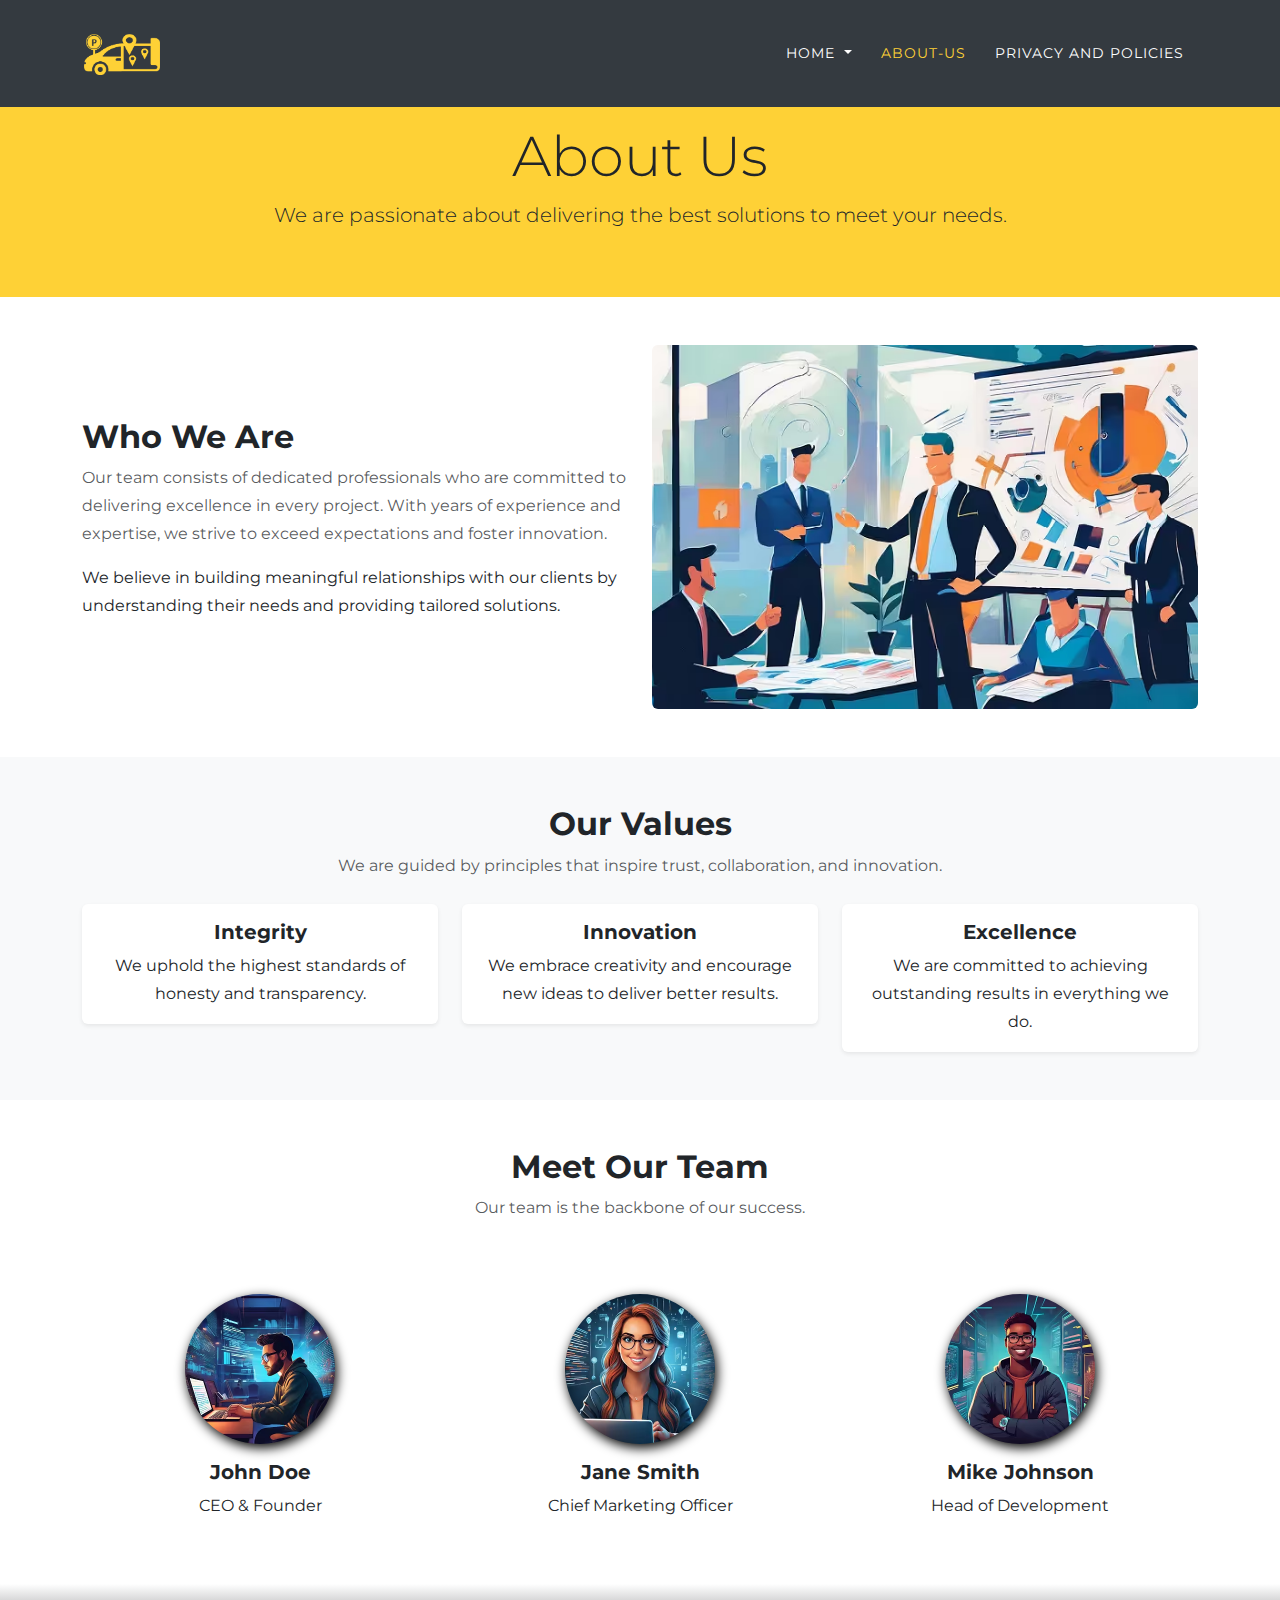
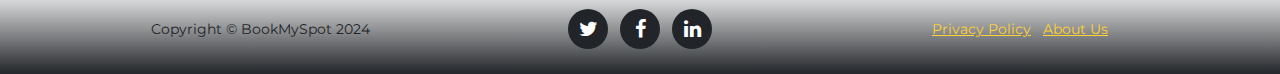
==== commit fa05919a: "login / register links deactivated" ====
--- a/about-us.html
+++ b/about-us.html
@@ -61,8 +61,8 @@
                                 aria-label="About Us Page">About-us</a></li>
                         <li class="nav-item"><a class="nav-link" href="privacy.html"
                                 aria-label="Privacy and Policies Page">Privacy and Policies</a></li>
-                        <li class="nav-item"><a class="nav-link" href="login_register.html"
-                                aria-label="Login or Register Page">Login / Register</a></li>
+                        <!-- <li class="nav-item"><a class="nav-link" href="login_register.html"
+                                aria-label="Login or Register Page">Login / Register</a></li> -->
                     </ul>
                 </div>
             </div>
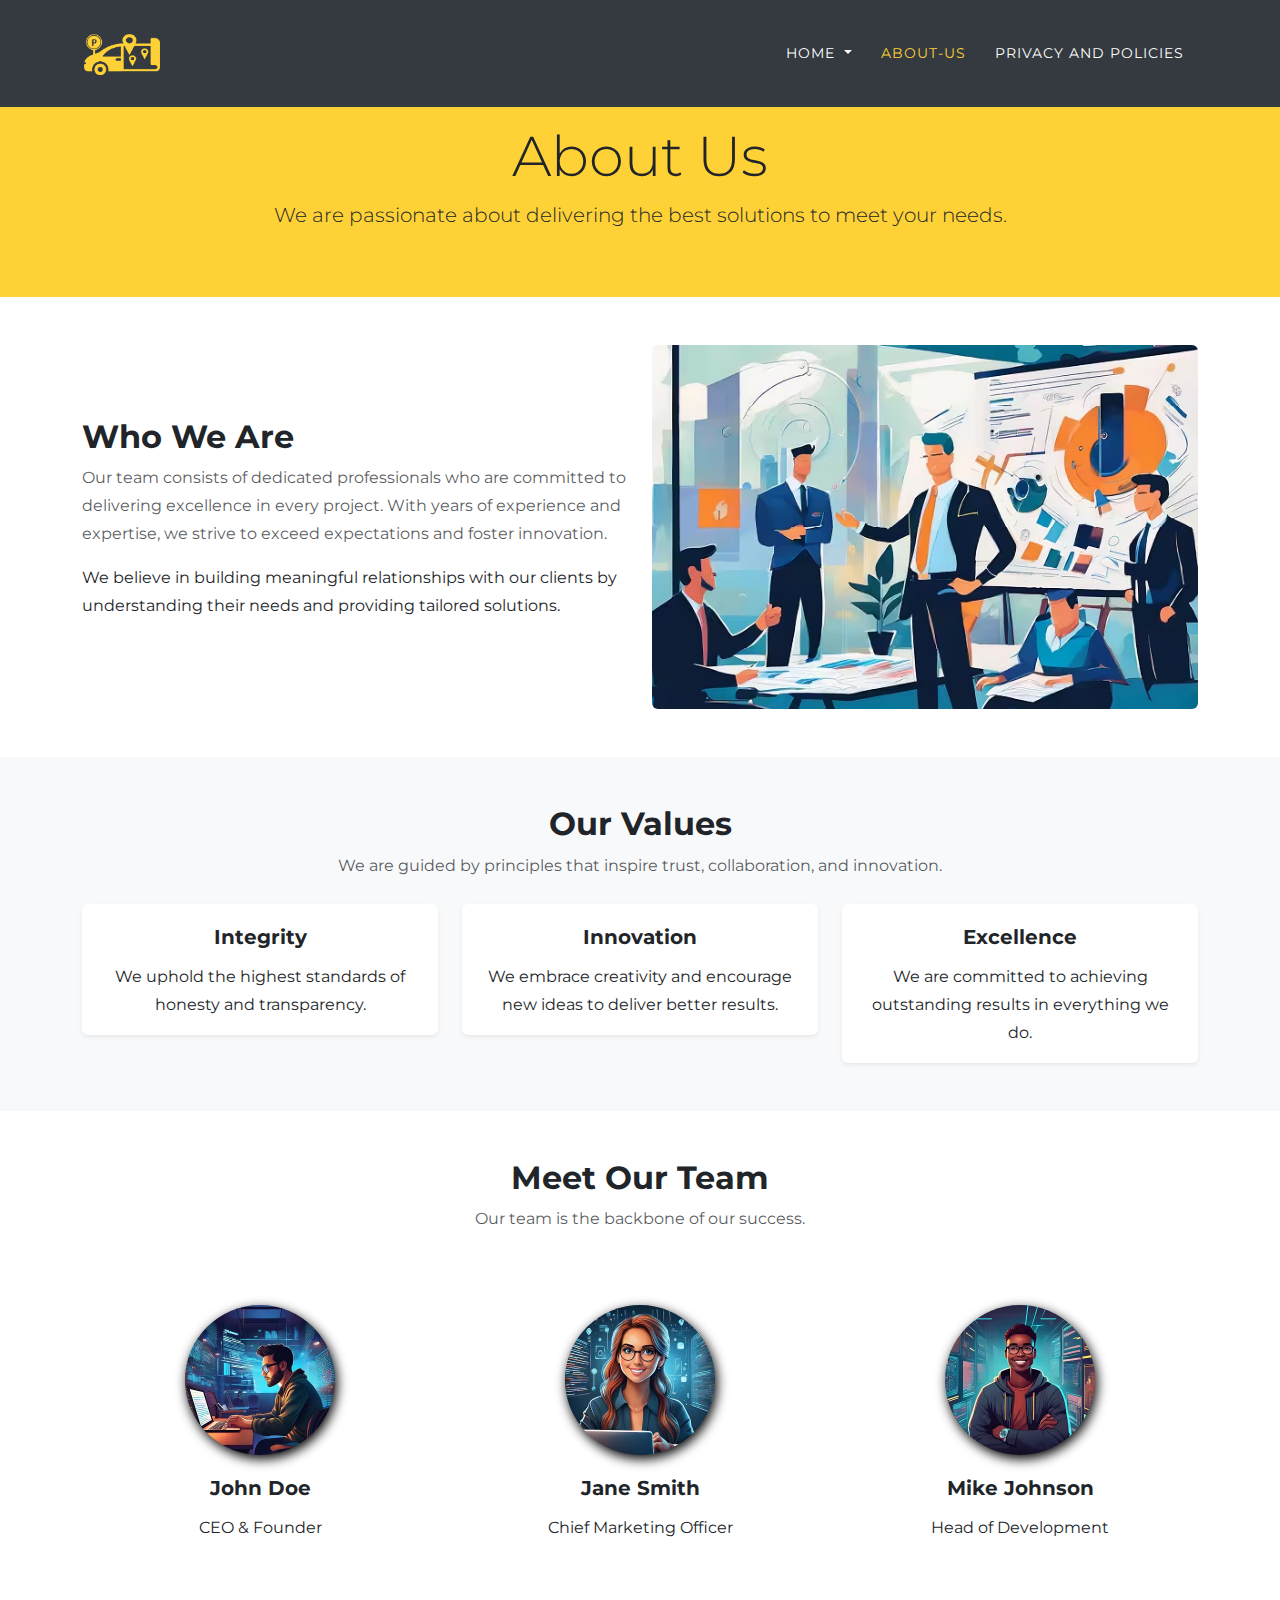
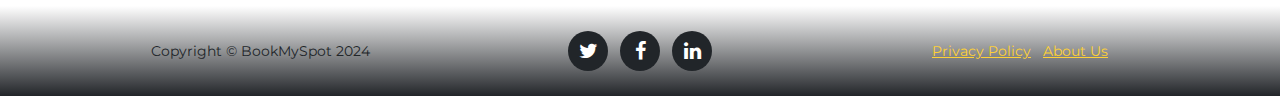
==== commit a97275dd: "HTML element heritage correction" ====
--- a/about-us.html
+++ b/about-us.html
@@ -108,7 +108,7 @@
                 <div class="col-md-4">
                     <div class="card border-0 shadow-sm">
                         <div class="card-body">
-                            <h5 class="card-title">Integrity</h5>
+                            <p class="fs-5 fw-bold card-title">Integrity</p>
                             <p class="card-text">We uphold the highest standards of honesty and transparency.</p>
                         </div>
                     </div>
@@ -116,7 +116,7 @@
                 <div class="col-md-4">
                     <div class="card border-0 shadow-sm">
                         <div class="card-body">
-                            <h5 class="card-title">Innovation</h5>
+                            <p class="fs-5 fw-bold card-title">Innovation</p>
                             <p class="card-text">We embrace creativity and encourage new ideas to deliver better
                                 results.</p>
                         </div>
@@ -125,7 +125,7 @@
                 <div class="col-md-4">
                     <div class="card border-0 shadow-sm">
                         <div class="card-body">
-                            <h5 class="card-title">Excellence</h5>
+                            <p class="fs-5 fw-bold card-title">Excellence</p>
                             <p class="card-text">We are committed to achieving outstanding results in everything we do.
                             </p>
                         </div>
@@ -148,7 +148,8 @@
                             class="card-img-top rounded-circle mx-auto mt-4 team-member-image" data-bs-toggle="modal"
                             data-bs-target="#teamMember1">
                         <div class="card-body">
-                            <h5 class="card-title" data-bs-toggle="modal" data-bs-target="#teamMember1">John Doe</h5>
+                            <p class="card-title fw-bold fs-5" data-bs-toggle="modal" data-bs-target="#teamMember1">John
+                                Doe</p>
                             <p class="card-text">CEO & Founder</p>
                         </div>
                     </div>
@@ -160,7 +161,8 @@
                             class="card-img-top rounded-circle mx-auto mt-4 team-member-image" data-bs-toggle="modal"
                             data-bs-target="#teamMember2">
                         <div class="card-body">
-                            <h5 class="card-title" data-bs-toggle="modal" data-bs-target="#teamMember2">Jane Smith</h5>
+                            <p class="card-title fw-bold fs-5" data-bs-toggle="modal" data-bs-target="#teamMember2">Jane
+                                Smith</p>
                             <p class="card-text">Chief Marketing Officer</p>
                         </div>
                     </div>
@@ -172,8 +174,9 @@
                             class="card-img-top rounded-circle mx-auto mt-4 team-member-image" data-bs-toggle="modal"
                             data-bs-target="#teamMember3">
                         <div class="card-body">
-                            <h5 class="card-title" data-bs-toggle="modal" data-bs-target="#teamMember3">Mike Johnson
-                            </h5>
+                            <p class="card-title fw-bold fs-5" data-bs-toggle="modal" data-bs-target="#teamMember3">Mike
+                                Johnson
+                            </p>
                             <p class="card-text">Head of Development</p>
                         </div>
                     </div>
@@ -188,14 +191,14 @@
         <div class="modal-dialog modal-dialog-centered" role="document">
             <div class="modal-content">
                 <div class="modal-header">
-                    <h5 class="modal-title" id="teamMember1Label">John Doe</h5>
+                    <p class="modal-title fw-bold fs-5" id="teamMember1Label">John Doe</p>
                     <button type="button" class="btn-close" data-bs-dismiss="modal" aria-label="Close"></button>
                 </div>
                 <div class="modal-body" id="teamMember1Desc">
                     <p>John Doe is the visionary behind BookMySpot. With over 15 years of experience in tech startups,
                         he leads the team with passion and innovation.</p>
                     <p><strong>Email:</strong> john.doe@example.com</p>
-                    <p><strong>LinkedIn:</strong> <a href="https://linkedin.com/in/johndoe"
+                    <p><strong>LinkedIn:</strong> <a href="https://linkedin.com"
                             target="_blank">linkedin.com/in/johndoe</a></p>
                 </div>
             </div>
@@ -208,14 +211,14 @@
         <div class="modal-dialog modal-dialog-centered" role="document">
             <div class="modal-content">
                 <div class="modal-header">
-                    <h5 class="modal-title" id="teamMember2Label">Jane Smith</h5>
+                    <p class="modal-title fw-bold fs-5" id="teamMember2Label">Jane Smith</p>
                     <button type="button" class="btn-close" data-bs-dismiss="modal" aria-label="Close"></button>
                 </div>
                 <div class="modal-body" id="teamMember2Desc">
                     <p>Jane Smith drives our marketing strategy, ensuring that BookMySpot reaches the right audience.
                         She specializes in digital campaigns and brand growth.</p>
                     <p><strong>Email:</strong> jane.smith@example.com</p>
-                    <p><strong>Twitter:</strong> <a href="https://twitter.com/janesmith" target="_blank">@janesmith</a>
+                    <p><strong>Twitter:</strong> <a href="https://twitter.com" target="_blank">@janesmith</a>
                     </p>
                 </div>
             </div>
@@ -228,15 +231,15 @@
         <div class="modal-dialog modal-dialog-centered" role="document">
             <div class="modal-content">
                 <div class="modal-header">
-                    <h5 class="modal-title" id="teamMember3Label">Mike Johnson</h5>
+                    <p class="modal-title fw-bold fs-5" id="teamMember3Label">Mike Johnson</p>
                     <button type="button" class="btn-close" data-bs-dismiss="modal" aria-label="Close"></button>
                 </div>
                 <div class="modal-body" id="teamMember3Desc">
                     <p>Mike Johnson leads the development team, ensuring top-notch performance and scalability. He is an
                         expert in backend architecture and cloud solutions.</p>
                     <p><strong>Email:</strong> mike.johnson@example.com</p>
-                    <p><strong>GitHub:</strong> <a href="https://github.com/mikejohnson"
-                            target="_blank">github.com/mikejohnson</a></p>
+                    <p><strong>GitHub:</strong> <a href="https://github.com" target="_blank">github.com/mikejohnson</a>
+                    </p>
                 </div>
             </div>
         </div>
@@ -252,13 +255,16 @@
                 <div class="col-md-4">
                     <ul class="list-inline social-buttons">
                         <li class="list-inline-item">
-                            <a href="#" aria-label="Follow us on Twitter"><i class="fa fa-twitter"></i></a>
-                        </li>
-                        <li class="list-inline-item">
-                            <a href="#" aria-label="Follow us on Facebook"><i class="fa fa-facebook"></i></a>
-                        </li>
-                        <li class="list-inline-item">
-                            <a href="#" aria-label="Connect with us on LinkedIn"><i class="fa fa-linkedin"></i></a>
+                            <a href="https://x.com/" target="_blank" aria-label="Follow us on Twitter"><i
+                                    class="fa fa-twitter"></i></a>
+                        </li>
+                        <li class="list-inline-item">
+                            <a href="https://www.facebook.com/" target="_blank" aria-label="Follow us on Facebook"><i
+                                    class="fa fa-facebook"></i></a>
+                        </li>
+                        <li class="list-inline-item">
+                            <a href="https://www.linkedin.com/" target="_blank"
+                                aria-label="Connect with us on LinkedIn"><i class="fa fa-linkedin"></i></a>
                         </li>
                     </ul>
                 </div>
